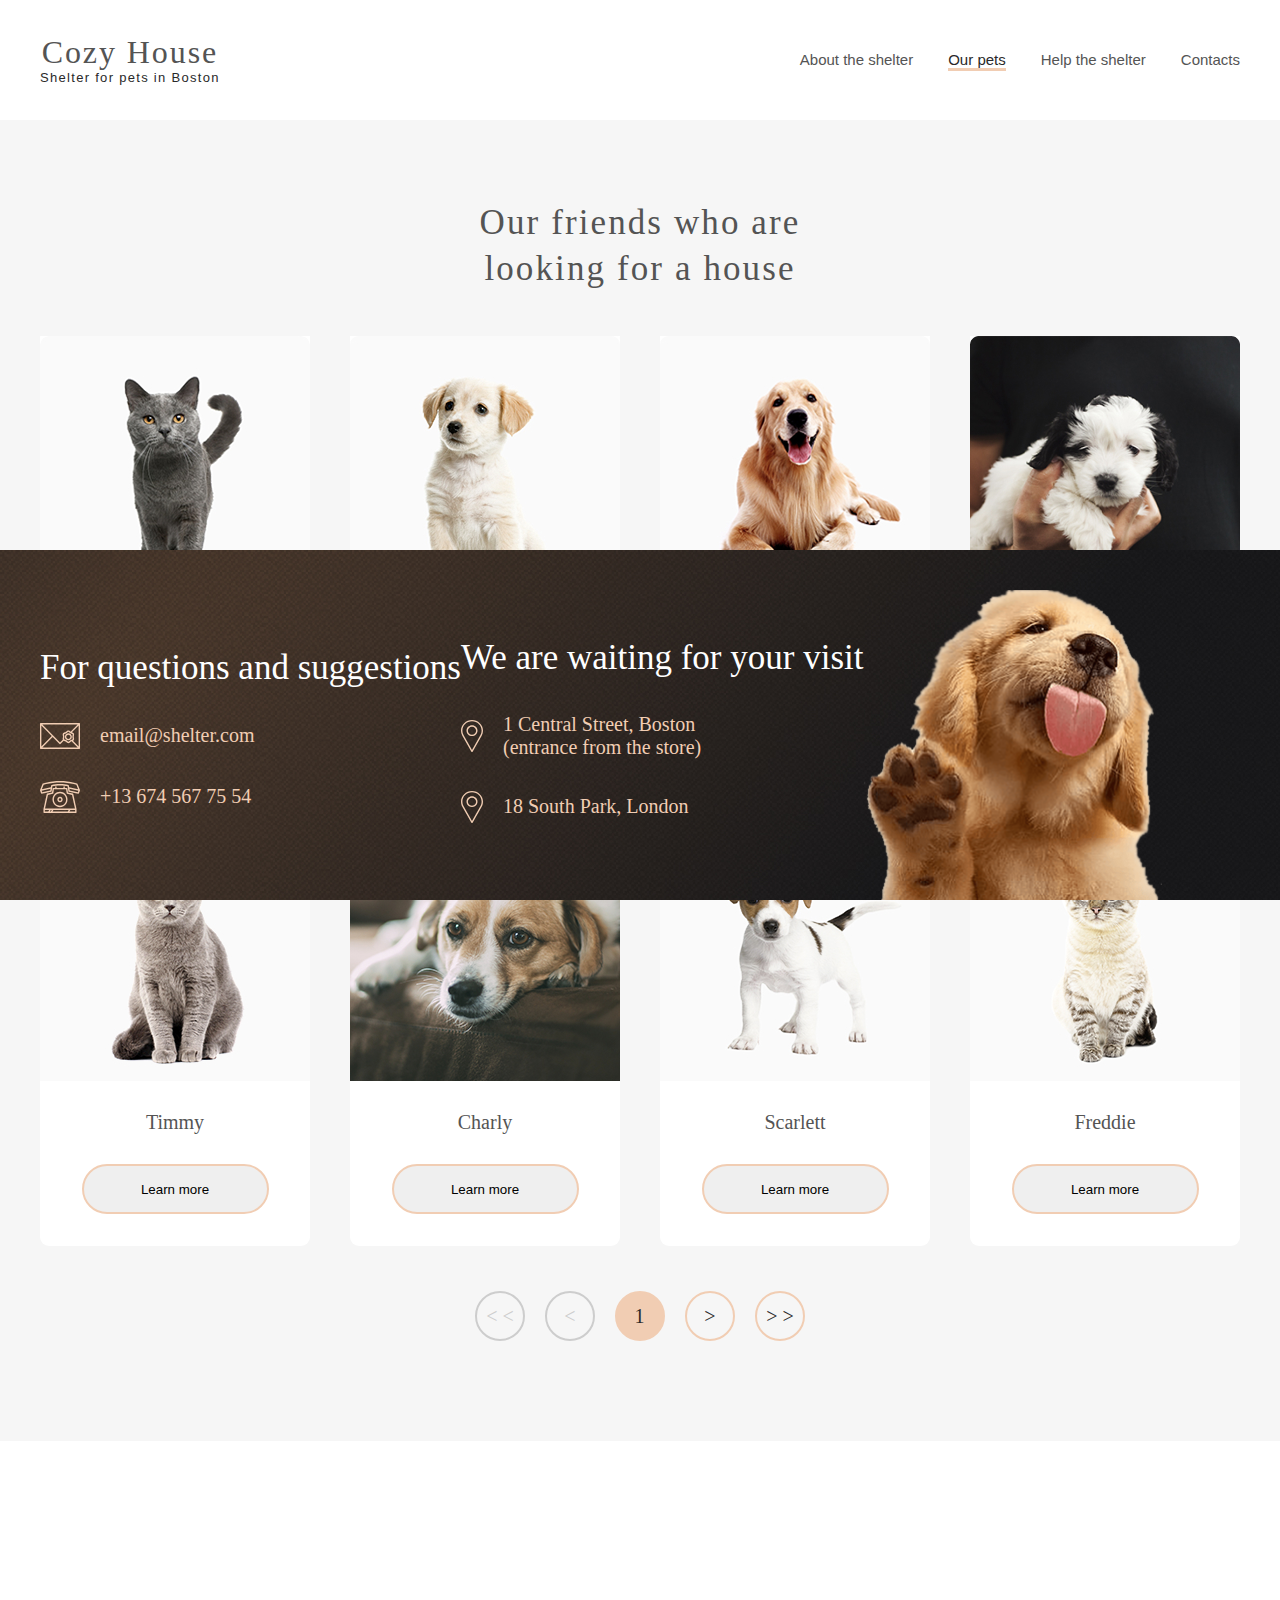
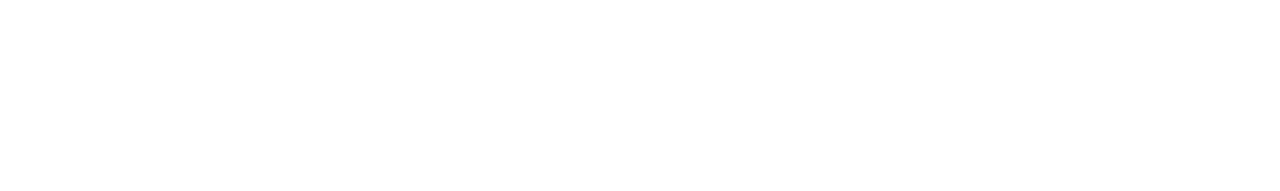
==== pages/pets.html @ 2846f259 "feat: add desktop version" ====
<!DOCTYPE html>
<html lang="en">
  <head>
    <meta charset="UTF-8" />
    <meta http-equiv="X-UA-Compatible" content="IE=edge" />
    <meta name="viewport" content="width=device-width, initial-scale=1.0" />
    <link rel="stylesheet" href="../styles/style.css">
    <link rel="stylesheet" href="../styles/ourPets.css">
    <title>Our Pets</title>
  </head>
  <body>
    <div class="wrapper">
      <header class="our-pets">
        <div class="header-logo">
          <h1 class="logo-heading-pets">Cozy House</h1>
          <p class="logo-p-pets ">Shelter for pets in Boston</p>
        </div>
        <nav>
          <ul class="nav-list">
            <li>
              <a href="../index.html" class="nav-link-pets ">About the shelter</a>
            </li>
            <li><a href="" class="nav-link-pets pets-link-active">Our pets</a></li>
            <li><a href="../index.html" class="nav-link-pets">Help the shelter</a></li>
            <li><a href="../index.html" class="nav-link-pets">Contacts </a></li>
          </ul>
        </nav>
      </header>
      <main class="pets-main">
        <section class="pets-section">
          <h1 class="pets-heading">Our friends who
            are looking for a house</h1>
            <div class="pets-cards">
              <div class="slider-card">
                <img
                  class="slider-card-img"
                  src="../assets/Jpg/pets-katrine.jpg"
                  alt="doggo"
                />
                <h3 class="slider-puppy-name">Katrine</h3>
                <button class="card-btn">Learn more</button>
              </div>
              <div class="slider-card">
                <img
                  class="slider-card-img"
                  src="../assets/Jpg/pets-jennifer.jpg"
                  alt="doggo"
                />
                <h3 class="slider-puppy-name">Jennifer</h3>
                <button class="card-btn">Learn more</button>
              </div>
              <div class="slider-card">
                <img
                  class="slider-card-img"
                  src="../assets/Jpg/pets-woody.jpg"
                  alt="doggo"
                />
                <h3 class="slider-puppy-name">Woody</h3>
                <button class="card-btn">Learn more</button>
              </div>
              <div class="slider-card">
                <img
                  class="slider-card-img"
                  src="../assets/Jpg/pets-sophia.jpg"
                  alt="doggo"
                />
                <h3 class="slider-puppy-name">Sophia</h3>
                <button class="card-btn">Learn more</button>
              </div>
              <div class="slider-card">
                <img
                  class="slider-card-img"
                  src="../assets/Jpg/pets-timmy.jpg"
                  alt="doggo"
                />
                <h3 class="slider-puppy-name">Timmy</h3>
                <button class="card-btn">Learn more</button>
              </div>
              <div class="slider-card">
                <img
                  class="slider-card-img"
                  src="../assets/Jpg/pets-charly.jpg"
                  alt="doggo"
                />
                <h3 class="slider-puppy-name">Charly</h3>
                <button class="card-btn">Learn more</button>
              </div>
              <div class="slider-card">
                <img
                  class="slider-card-img"
                  src="../assets/Jpg/pets-scarlet.jpg"
                  alt="doggo"
                />
                <h3 class="slider-puppy-name">Scarlett</h3>
                <button class="card-btn">Learn more</button>
              </div>
              <div class="slider-card">
                <img
                  class="slider-card-img"
                  src="../assets/Jpg/pets-freddie.jpg"
                  alt="doggo"
                />
                <h3 class="slider-puppy-name">Freddie</h3>
                <button class="card-btn">Learn more</button>
              </div>
            </div>
           
          
             
            
            <div class="pagination-block">
              <button class="begin-btn round-btn">&#60 &#60</button>
              <button class="backward-btn round-btn">&#60</button>
              <div class="pets-page-num round-btn"><h4 class="num">1</h4></div>
              <button class="forward-btn round-btn">&#62</button>
              <button class="end-btn round-btn">&#62 &#62</button>
            </div>
        </section>
      </main>
      <footer>
        <div class="footer-content">
          <div class="footer-contacts">
            <h2 class="contacts-heading">For questions and suggestions</h2>
            <div class="icon-text-combo">
              <img src="../assets/svg/mail.svg" alt="mail" />
              <span class="combo-text">email@shelter.com</span>
            </div>
            <div class="icon-text-combo">
              <img src="../assets/svg/phone.svg" alt="phone" />
              <span class="combo-text">+13 674 567 75 54</span>
            </div>
          </div>
          <div class="footer-locations">
            <h2 class="contacts-heading">We are waiting for your visit</h2>
            <div class="icon-text-combo">
              <img src="../assets/svg/icon-marker.svg" alt="icon-marker" />
              <span class="combo-text"
                >1 Central Street, Boston (entrance from the store)</span
              >
            </div>
            <div class="icon-text-combo">
              <img src="../assets/svg/icon-marker.svg" alt="icon-marker" />
              <span class="combo-text">18 South Park, London </span>
            </div>
          </div>
          <img
            class="footer-puppy"
            src="../assets/svg/footer-puppy.svg"
            alt="puppy"
          />
        </div>
      </footer>
    </div>
  </body>
</html>
---- styles/style.css ----
* {
  margin: 0;
  padding: 0;
  box-sizing: border-box;
}
body {
  background-color: #fff;
  color: #fff;
  font-family: "Arial";
}
.wrapper {
  position: relative;
  width: 1280px;
  margin: auto;
}

header {
  width: 1200px;
  height: 60px;
  position: absolute;
  top: 36px;
  left: 40px;
  display: flex;
  justify-content: space-between;
  align-items: center;
  margin: auto;
}

.header-logo {
  display: flex;
  flex-direction: column;
  align-items: center;
}

.logo-heading {
  color: #f1cdb3;
  font-family: 'Georgia';
  font-style: normal;
  font-weight: 400;
  font-size: 32px;
  line-height: 110%;
  letter-spacing: 0.06em;
}
.logo-p {
  font-size: 13px;
  letter-spacing: 0.1em;
}
.nav-list {
  display: flex;
  align-items: center;
  list-style: none;
  gap: 35px;
}
.nav-link {
  color: #cdcdcd;
  text-decoration: none;
  font-size: 15px;
  font-weight: normal;
  padding-bottom: 5px;
}
.nav-active {
  color: #fff;
  text-decoration: underline;
}

.doggo-section {
  height: 908px;
  background-image: url(../assets/Jpg/doggo.jpg);
}
.doggo-content {
  width: 460px;
  height: 322px;
  padding-left: 40px;
  padding-top: 343px;
}
.doggo-content-heading {
  color: #fff;
  width: 310px;
  font-family: "Georgia";
  font-style: normal;
  font-weight: 400;
  font-size: 44px;
  line-height: 130%;
  margin-bottom: 42px;
}
.doggo-content-text {
  color: #cdcdcd;
  height: 72px;
  font-size: 15px;
  line-height: 160%;
  margin-bottom: 42px;
}
.doggo-content-btn {
  color: #292929;
  width: 207px;
  height: 52px;
  font-family: "Georgia";
  font-size: 17px;
  background: #f1cdb3;
  border-radius: 100px;
}
.about-section {
  display: flex;
  justify-content: center;
  gap: 120px;
  padding: 80px 40px 100px 40px;
}
.about-img {
  width: 300px;
}
.about-content {
  display: flex;
  flex-direction: column;
  align-items: center;
  gap: 25px;
  width: 430px;
}
.about-content-heading {
  width: 370px;
  font-family: "Georgia";
  color: #545454;
  font-size: 35px;
  line-height: 130%;
}
.about-content-text {
  color: #4c4c4c;
  font-size: 15px;
  line-height: 24px;
}
.puppy-section {
  background-color: #f6f6f6;
}
.puppy-content {
  display: flex;
  flex-direction: column;
  align-items: center;
  gap: 60px;
  height: 877px;
  padding: 80px 40px 100px 40px;
}
.puppy-heading {
  width: 400px;
  margin: auto;
  font-family: "Georgia";
  font-style: normal;
  font-weight: 400;
  font-size: 35px;
  line-height: 130%;
  text-align: center;
  color: #545454;
}
.puppy-btn {
  width: 260px;
  height: 52px;
  font-family: "Georgia";
  font-size: 17px;
  background-color: #f1cdb3;
  border: 0;
  border-radius: 100px;
  color: #292929;
}
.puppy-slider {
  display: flex;
  justify-content: space-between;
  align-items: center;
  gap: 53px;
}
.slider-arrow {
  width: 50px;
  height: 50px;
  border: 2px solid #f1cdb3;
  border-radius: 50%;
}
.slider-main {
  display: flex;
  gap: 90px;
}
.slider-card {
  width: 270px;
  height: 435px;
  display: flex;
  flex-direction: column;
  align-items: center;
  background-color: #fff;
  border-radius: 9px;
}
.card-btn {
  width: 187px;
  height: 50px;
  border: 2px solid #f1cdb3;
  border-radius: 100px;
}
.slider-puppy-name {
  color: #545454;
  font-family: "Georgia";
  font-style: normal;
  font-weight: 400;
  font-size: 20px;
  line-height: 23px;
  margin: 30px 0;
}
.help-section {
  padding: 80px 40px 100px 40px;
}
.icon-box {
  display: flex;
  flex-wrap: wrap;
  justify-content: center;
  gap: 120px;
}
.help-icon {
  display: flex;
  flex-direction: column;
  align-items: center;
  width: 120px;
}
.help-icon p {
  color: #545454;
  margin-top: 30px;
  font-family: "Georgia";
  font-style: normal;
  font-weight: 400;
  font-size: 20px;
  line-height: 115%;
}
.help-heading {
  width: 308px;
  margin: auto;
  text-align: center;
  color: #545454;
  font-family: "Georgia";
  font-style: normal;
  font-weight: 400;
  font-size: 35px;
  line-height: 130%;
}

.donation-section {
  background-color: #f6f6f6;
}
.donation-content {
  display: flex;
  padding: 80px 182px 100px 182px;
}
.donation-dog {
  width: 505px;
}
.donation-text-block {
  display: flex;
  flex-direction: column;
}
.donation-heading {
  width: 280px;
  font-family: "Georgia";
  font-style: normal;
  font-weight: 400;
  font-size: 35px;
  line-height: 130%;
  color: #545454;
  margin-bottom: 20px;
}
.donation-subheading {
  font-family: "Georgia";
  font-style: normal;
  font-weight: 400;
  font-size: 15px;
  line-height: 110%;
  color: #545454;
}
.donation-card {
  width: 350px;
  height: 43px;
  display: flex;
  align-items: center;
  background: #f1cdb3;
  border-radius: 9px;
  margin: 20px 0;
  padding: 10px 15px;
}
.card-number {
  width: 274px;
  font-family: "Georgia";
  font-style: normal;
  font-weight: 400;
  font-size: 20px;
  line-height: 115%;
  color: #545454;
  padding-left: 15px;
}
.donation-credits {
  width: 380px;
  font-family: "Arial";
  font-style: italic;
  font-weight: 400;
  font-size: 12px;
  line-height: 18px;
  color: #b2b2b2;
}
footer {
  background-image: url(../assets/Jpg/Footer.jpg);
}
.footer-content {
  display: flex;
  align-items: center;
  padding: 40px 40px 0 40px;
}
.contacts-heading {
  font-family: "Georgia";
  font-style: normal;
  font-weight: 400;
  font-size: 35px;
  line-height: 130%;
  color: #fff;
}
.icon-text-combo {
  display: flex;
  align-items: center;
  margin: 32px 0;
}
.combo-text {
  width: 260px;
  margin-left: 20px;
  font-family: "Georgia";
  font-style: normal;
  font-weight: 400;
  font-size: 20px;
  line-height: 115%;
  color: #f1cdb3;
}
.nav-link-active {
  color: #fafafa;
  border-bottom: 3px solid #F1CDB3;
}
---- styles/ourPets.css ----
.wrapper {
    min-height: 100vh;
}
.logo-heading-pets {
    font-family: 'Georgia';
    font-style: normal;
    font-weight: 400;
    font-size: 32px;
    line-height: 110%;
    letter-spacing: 0.06em;
    color: #545454;
}
 .our-pets {
    background-color: #fff;
    height: 120px ;
    position: static;
    /* x */

 } 

.logo-p-pets {
    font-family: 'Arial';
    font-style: normal;
    font-weight: 400;
    font-size: 13px;
    line-height: 15px;
    letter-spacing: 0.1em;
    color: #292929;
}

.nav-link-pets{
    font-family: 'Arial';
    font-style: normal;
    font-weight: 400;
    font-size: 15px;
    line-height: 160%;
    color: #545454;
    text-decoration: none;
}
.pets-link-active {
    color: #292929;
    border-bottom: 3px solid #F1CDB3;

}
.pets-main {
    
    background-color: #F6F6F6
}
.pets-section {
    width: 1200px;
    margin: auto;
    display: flex;
    flex-direction: column;
    align-items: center;
    gap: 45px   ;
}
.pets-heading {
    width: 400px;
    padding-top: 80px;
    font-family: 'Georgia';
    font-style: normal;
    font-weight: 400;
    font-size: 35px;
    line-height: 130%;
    text-align: center;
    letter-spacing: 0.06em;
    color: #545454;
}
.pets-cards {
    display: flex;
    flex-wrap: wrap;
    gap: 40px   ;
    
}
.pagination-block {
    display: flex;
    justify-content: center;
    gap: 20px   ;
    padding-bottom: 100px;
    
}
.round-btn {
    width: 50px;
    height: 50px;
    
    border-radius: 100px;
    background-color: transparent;
}
.begin-btn,.backward-btn {
    border: 2px solid #cdcdcd;
    color: #cdcdcd;
    font-family: 'Georgia';
    font-style: normal;
    font-weight: 400;
    font-size: 20px;
    line-height: 115%;
}
.forward-btn , .end-btn {
    border: 2px solid #F1CDB3;
    color: #292929;
    font-family: 'Georgia';
    font-style: normal;
    font-weight: 400;
    font-size: 20px;
    line-height: 115%;
}
.pets-page-num {
    border: 2px solid  #F1CDB3;
    background-color: #F1CDB3;
   
    display: flex;
    justify-content: center;
    align-items: center;
    
    letter-spacing: 0.06em;
}
.num {
    color: #292929 ;
    font-family: 'Georgia';
    font-style: normal;
    font-weight: 400;
    font-size: 20px;
    line-height: 115%;
}
footer {
    position: sticky;
    bottom: 0;
}
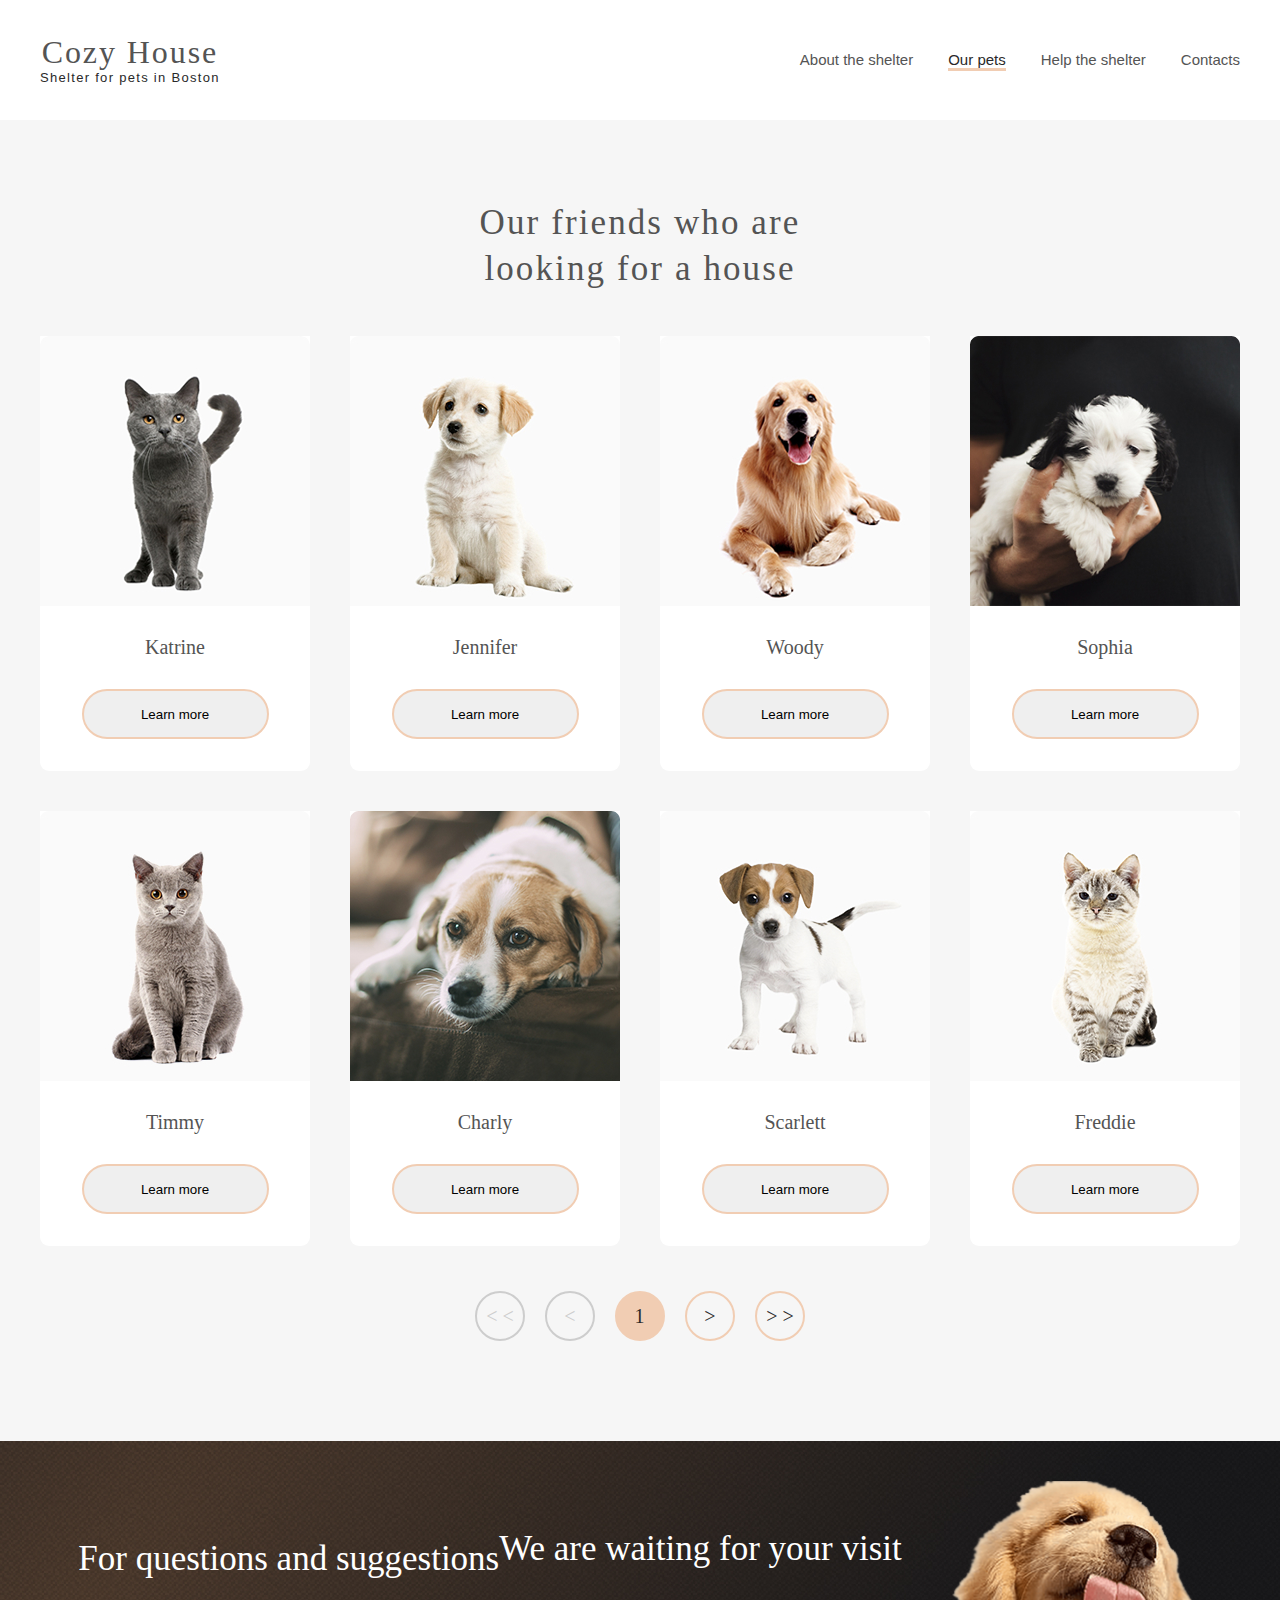
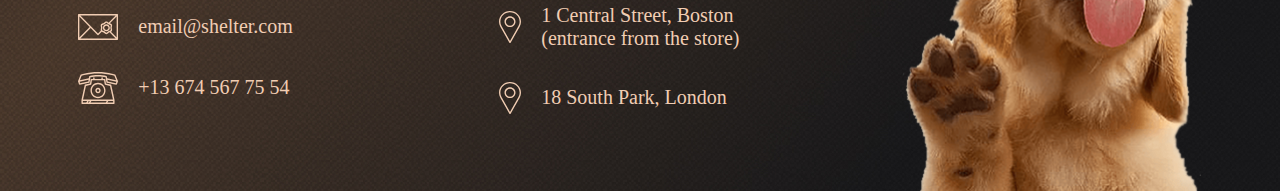
==== commit ce82180f: "feat: add responsive and burger menu fix: split top bg to bg and png" ====
--- a/pages/pets.html
+++ b/pages/pets.html
@@ -25,13 +25,18 @@
             <li><a href="../index.html" class="nav-link-pets">Contacts </a></li>
           </ul>
         </nav>
+        <div class="burger-menu">
+          <div class="burger-line "></div>
+          <div class="burger-line "></div>
+          <div class="burger-line "></div>
+        </div>
       </header>
       <main class="pets-main">
         <section class="pets-section">
           <h1 class="pets-heading">Our friends who
             are looking for a house</h1>
             <div class="pets-cards">
-              <div class="slider-card">
+              <div class="slider-card-pets">
                 <img
                   class="slider-card-img"
                   src="../assets/Jpg/pets-katrine.jpg"
@@ -40,7 +45,7 @@
                 <h3 class="slider-puppy-name">Katrine</h3>
                 <button class="card-btn">Learn more</button>
               </div>
-              <div class="slider-card">
+              <div class="slider-card-pets">
                 <img
                   class="slider-card-img"
                   src="../assets/Jpg/pets-jennifer.jpg"
@@ -49,7 +54,7 @@
                 <h3 class="slider-puppy-name">Jennifer</h3>
                 <button class="card-btn">Learn more</button>
               </div>
-              <div class="slider-card">
+              <div class="slider-card-pets">
                 <img
                   class="slider-card-img"
                   src="../assets/Jpg/pets-woody.jpg"
@@ -58,7 +63,7 @@
                 <h3 class="slider-puppy-name">Woody</h3>
                 <button class="card-btn">Learn more</button>
               </div>
-              <div class="slider-card">
+              <div class="slider-card-pets">
                 <img
                   class="slider-card-img"
                   src="../assets/Jpg/pets-sophia.jpg"
@@ -67,7 +72,7 @@
                 <h3 class="slider-puppy-name">Sophia</h3>
                 <button class="card-btn">Learn more</button>
               </div>
-              <div class="slider-card">
+              <div class="slider-card-pets">
                 <img
                   class="slider-card-img"
                   src="../assets/Jpg/pets-timmy.jpg"
@@ -76,7 +81,7 @@
                 <h3 class="slider-puppy-name">Timmy</h3>
                 <button class="card-btn">Learn more</button>
               </div>
-              <div class="slider-card">
+              <div class="slider-card-pets">
                 <img
                   class="slider-card-img"
                   src="../assets/Jpg/pets-charly.jpg"
@@ -85,7 +90,7 @@
                 <h3 class="slider-puppy-name">Charly</h3>
                 <button class="card-btn">Learn more</button>
               </div>
-              <div class="slider-card">
+              <div class="slider-card-pets">
                 <img
                   class="slider-card-img"
                   src="../assets/Jpg/pets-scarlet.jpg"
@@ -94,7 +99,7 @@
                 <h3 class="slider-puppy-name">Scarlett</h3>
                 <button class="card-btn">Learn more</button>
               </div>
-              <div class="slider-card">
+              <div class="slider-card-pets">
                 <img
                   class="slider-card-img"
                   src="../assets/Jpg/pets-freddie.jpg"
@@ -151,5 +156,6 @@
         </div>
       </footer>
     </div>
+    <script src="../index.js"></script>
   </body>
 </html>
--- a/styles/style.css
+++ b/styles/style.css
@@ -4,7 +4,7 @@
   box-sizing: border-box;
 }
 body {
-  background-color: #fff;
+  /* background-color: #F6F6F6; */
   color: #fff;
   font-family: "Arial";
 }
@@ -13,23 +13,51 @@
   width: 1280px;
   margin: auto;
 }
+@media (max-width: 1280px) {
+  .wrapper {
+    width: 100%;
+    min-width: 768px;
+  }
+  
+}
+@media (max-width:769px) {
+  .wrapper {
+    min-width: 320px;
+  }
+  
+}
+
 
 header {
-  width: 1200px;
+  
+  max-width: 1280px;
+  width: 100%;
   height: 60px;
   position: absolute;
   top: 36px;
-  left: 40px;
+  /* left: 40px; */
   display: flex;
   justify-content: space-between;
   align-items: center;
+  padding: 0 40px;
   margin: auto;
-}
+  
+}
+@media (max-width: 1280px) {
+  header {
+    width: 100vw;
+    
+    /* min-width: 768px; */
+  }
+}
+
+
 
 .header-logo {
   display: flex;
   flex-direction: column;
   align-items: center;
+  margin-right: auto;
 }
 
 .logo-heading {
@@ -50,6 +78,7 @@
   align-items: center;
   list-style: none;
   gap: 35px;
+  
 }
 .nav-link {
   color: #cdcdcd;
@@ -64,14 +93,54 @@
 }
 
 .doggo-section {
-  height: 908px;
-  background-image: url(../assets/Jpg/doggo.jpg);
+  display: flex;
+  
+  min-height: 910px;
+  background-image: url(../assets/Jpg/Start\ screen.jpg);
+  background-repeat: no-repeat;
+  background-size:cover;
+}
+@media (max-width:1280px) {
+  .doggo-section {
+    justify-content: center;
+    align-items: center;
+    flex-wrap: wrap;
+  }
 }
 .doggo-content {
   width: 460px;
-  height: 322px;
+  /* height: 322px; */
   padding-left: 40px;
   padding-top: 343px;
+  
+}
+@media (max-width:1280px) {
+  .doggo-content {
+    display: flex;
+    align-items: center;
+    flex-direction: column;
+    text-align: center;
+  }
+}
+.puppy-png {
+  width: 698px;
+  height: 728px;
+  margin-top: auto;
+}
+@media (max-width:1280px) {
+  .puppy-png {
+    width: auto;
+    height: auto;
+    min-width: 570px ;
+    min-height: 593px;
+    margin-top: 250px;
+  }
+}
+@media (max-width:769px) {
+  .puppy-png {
+    min-width: 260px;
+    min-height: 272px;
+  }
 }
 .doggo-content-heading {
   color: #fff;
@@ -96,8 +165,12 @@
   height: 52px;
   font-family: "Georgia";
   font-size: 17px;
-  background: #f1cdb3;
+  background: #F1CDB3;
   border-radius: 100px;
+  
+}
+.doggo-content-btn:hover {
+  background: #FDDCC4;
 }
 .about-section {
   display: flex;
@@ -105,6 +178,11 @@
   gap: 120px;
   padding: 80px 40px 100px 40px;
 }
+@media (max-width:1280px) {
+   .about-section {
+     flex-wrap: wrap-reverse;
+   }
+}
 .about-img {
   width: 300px;
 }
@@ -115,18 +193,33 @@
   gap: 25px;
   width: 430px;
 }
+@media (max-width:769px) {
+  .about-content {
+    width: 100%;
+  }
+}
 .about-content-heading {
-  width: 370px;
   font-family: "Georgia";
   color: #545454;
   font-size: 35px;
   line-height: 130%;
+}
+@media (max-width:769px) {
+  .about-content-heading {
+    font-size: 25px;
+    text-align: center;
+  }
 }
 .about-content-text {
   color: #4c4c4c;
   font-size: 15px;
   line-height: 24px;
 }
+@media (max-width:769px) {
+  .about-content-text {
+    text-align: justify;
+  }
+}
 .puppy-section {
   background-color: #f6f6f6;
 }
@@ -135,7 +228,7 @@
   flex-direction: column;
   align-items: center;
   gap: 60px;
-  height: 877px;
+  /* height: 877px; */
   padding: 80px 40px 100px 40px;
 }
 .puppy-heading {
@@ -149,9 +242,15 @@
   text-align: center;
   color: #545454;
 }
+@media (max-width:769px) {
+  .puppy-heading {
+    width: 100%;
+  }
+}
 .puppy-btn {
   width: 260px;
   height: 52px;
+  
   font-family: "Georgia";
   font-size: 17px;
   background-color: #f1cdb3;
@@ -159,21 +258,47 @@
   border-radius: 100px;
   color: #292929;
 }
+.puppy-btn:hover {
+  background-color:#FDDCC4;
+  transition: 0.3s;
+}
 .puppy-slider {
+  width: 100%;
   display: flex;
   justify-content: space-between;
   align-items: center;
-  gap: 53px;
-}
+  
+}
+@media (max-width:1280px) {
+  .puppy-slider {
+    width: 100%;
+  }
+}
+
 .slider-arrow {
   width: 50px;
   height: 50px;
+  
   border: 2px solid #f1cdb3;
   border-radius: 50%;
 }
+.slider-arrow:hover {
+  background:#f1cdb3 ;
+  transition: 0.3s;
+}
 .slider-main {
   display: flex;
-  gap: 90px;
+  justify-content: space-between;
+}
+@media (max-width: 1280px) {
+  .slider-main {
+    width: 95%;
+    height: 460px;
+    justify-content: space-around;
+    flex-wrap: wrap;
+    overflow: hidden;
+
+  }
 }
 .slider-card {
   width: 270px;
@@ -183,6 +308,12 @@
   align-items: center;
   background-color: #fff;
   border-radius: 9px;
+  margin: 45px;
+}
+@media (max-width:1280px) {
+  .slider-card {
+    margin: 0;
+  }
 }
 .card-btn {
   width: 187px;
@@ -190,6 +321,10 @@
   border: 2px solid #f1cdb3;
   border-radius: 100px;
 }
+.card-btn:hover {
+  background: #FDDCC4;
+  transition: 0.3s;
+}
 .slider-puppy-name {
   color: #545454;
   font-family: "Georgia";
@@ -238,16 +373,34 @@
 .donation-section {
   background-color: #f6f6f6;
 }
+
 .donation-content {
   display: flex;
   padding: 80px 182px 100px 182px;
 }
+@media (max-width:1280px) {
+  .donation-content {
+    flex-wrap: wrap-reverse;
+    justify-content: center;
+    text-align: center;
+  }
+}
 .donation-dog {
-  width: 505px;
+  max-width: 505px;
+}
+@media (max-width:769px) {
+  .donation-dog {
+    max-width: 260px;
+  }
 }
 .donation-text-block {
   display: flex;
   flex-direction: column;
+}
+@media (max-width:1280px) {
+  .donation-text-block {
+    align-items: center;
+  }
 }
 .donation-heading {
   width: 280px;
@@ -258,6 +411,11 @@
   line-height: 130%;
   color: #545454;
   margin-bottom: 20px;
+}
+@media (max-width:769px) {
+  .donation-heading {
+    width: 100%;
+  }
 }
 .donation-subheading {
   font-family: "Georgia";
@@ -277,6 +435,12 @@
   margin: 20px 0;
   padding: 10px 15px;
 }
+@media (max-width:769px) {
+  .donation-card {
+    width: 98%;
+    
+  }
+}
 .card-number {
   width: 274px;
   font-family: "Georgia";
@@ -296,13 +460,26 @@
   line-height: 18px;
   color: #b2b2b2;
 }
+@media (max-width:769px) {
+  .donation-credits {
+    width: 100%;
+  }
+}
 footer {
   background-image: url(../assets/Jpg/Footer.jpg);
+  background-repeat: no-repeat;
+  background-size: cover;
 }
 .footer-content {
   display: flex;
   align-items: center;
   padding: 40px 40px 0 40px;
+}
+@media (max-width:1280px) {
+  .footer-content {
+    justify-content: center;
+    flex-wrap: wrap;
+  }
 }
 .contacts-heading {
   font-family: "Georgia";
@@ -312,10 +489,32 @@
   line-height: 130%;
   color: #fff;
 }
+@media (max-width:769px) {
+  .contacts-heading {
+    font-size: 25px;
+    
+  }
+}
+@media (max-width:769px) {
+  .footer-contacts {
+    display: flex;
+    flex-direction: column;
+    justify-content: center;
+    align-items: center;
+    
+  }
+}
 .icon-text-combo {
   display: flex;
   align-items: center;
   margin: 32px 0;
+}
+@media (max-width:769px) {
+  .icon-text-combo {
+    margin: auto;
+    margin-top: 40px;
+    margin-bottom: 40px;
+  }
 }
 .combo-text {
   width: 260px;
@@ -331,3 +530,86 @@
   color: #fafafa;
   border-bottom: 3px solid #F1CDB3;
 }
+.burger-menu {
+  position: absolute;
+  z-index: 150;
+  right: 40px;
+  display: none;
+  width: 50px;
+  
+}
+.menu-block {
+  display: flex;
+  justify-content: center;
+  align-items: center;
+  position: fixed;
+  top: 0; 
+  right: 0;
+  width: 0;
+  transition: width 0.5s;
+  height: 100vh;
+  background-color: #292929;
+}
+@media (max-width:769px) {
+ .big-res-nav {
+   display: none;
+ }
+ .burger-menu {
+   display: block;
+   
+ }
+
+}
+.line {
+  background-color: #F1CDB3;
+  width: 100%;
+  height: 4px;
+  
+  margin: 5px 0;
+  z-index: 15;
+  transition: all 0.3s ease-in-out;
+}
+.burger-menu.opened .burger-line1 {
+  transform: rotate(90deg) translate(5px,0px )
+   
+ }
+.burger-menu.opened .burger-line2 {
+  transform: rotate(90deg) translate(-4px,-8px )
+
+  
+}
+.burger-menu.opened .burger-line3 {
+  transform: rotate(90deg) translate(-13px,-16px )
+   
+  
+}
+
+.nav-list-block {
+  display: flex;
+  flex-direction: column;
+  align-items: center;
+  list-style: none;
+}
+.menu-block.opened {
+  
+  width: 70%;
+  
+}
+.low-res-nav {
+  width: 250px;
+  height: 327px;
+}
+.menu-block-item {
+  margin-bottom: 40px ;
+  visibility: hidden;
+}
+
+.low-res-nav .nav-link {
+font-family: 'Arial';
+font-style: normal;
+font-weight: 400;
+font-size: 32px;
+line-height: 160%;
+
+text-align: center;
+}--- a/styles/ourPets.css
+++ b/styles/ourPets.css
@@ -51,8 +51,21 @@
     margin: auto;
     display: flex;
     flex-direction: column;
+    
     align-items: center;
     gap: 45px   ;
+}
+@media (max-width:1280px) {
+    .pets-section {
+        width: 100%;
+        min-width: 768px;
+
+    }
+}
+@media (max-width: 769px) {
+    .pets-section {
+        min-width: 320px;
+    }
 }
 .pets-heading {
     width: 400px;
@@ -69,6 +82,7 @@
 .pets-cards {
     display: flex;
     flex-wrap: wrap;
+    justify-content: center;
     gap: 40px   ;
     
 }
@@ -122,7 +136,16 @@
     font-size: 20px;
     line-height: 115%;
 }
+.slider-card-pets {
+    width: 270px;
+    height: 435px;
+    display: flex;
+    flex-direction: column;
+    align-items: center;
+    background-color: #fff;
+    border-radius: 9px;
+    
+}
 footer {
-    position: sticky;
-    bottom: 0;
+   
 }